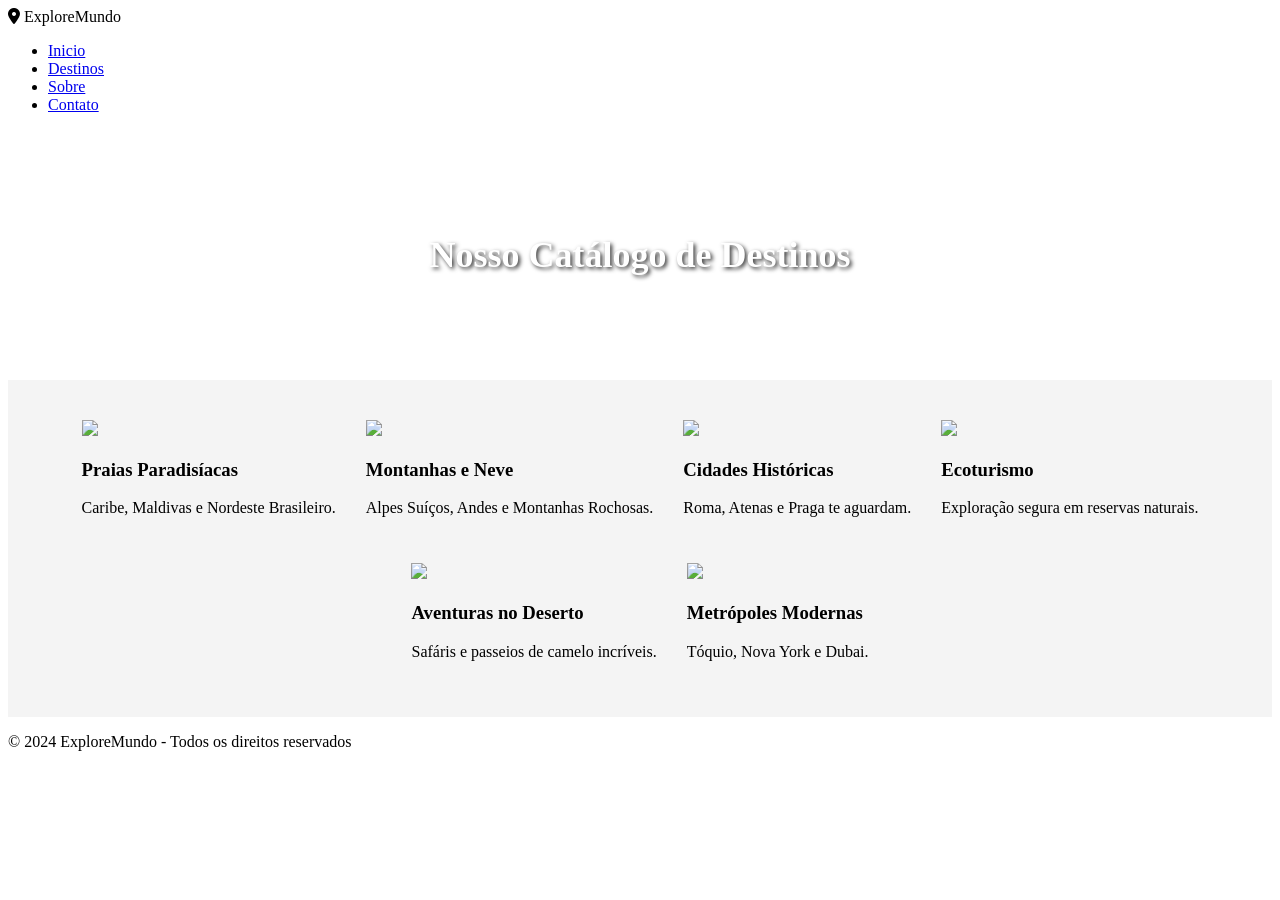
==== destinos.html @ 5dda6905 "Add destinos.html with destination catalog layout" ====
<!DOCTYPE html>
<html lang="pt-BR">
<head>
    <meta charset="UTF-8">
    <meta name="viewport" content="width=device-width, initial-scale=1.0">
    <title>ExploreMundo - Todos os Destinos</title>
    <link rel="stylesheet" href="style.css">
    <link rel="stylesheet" href="https://cdnjs.cloudflare.com/ajax/libs/font-awesome/6.4.0/css/all.min.css">
    <style>
        /* Ajuste específico para o Header interno ficar um pouco menor */
        .hero-internal {
            background-image: url();
            height: 250px;
            display: flex;
            align-items: center;
            justify-content: center;
            color: white;
            text-shadow: 2px 2px 4px rgba(0,0,0,0.8);
        }
        .hero-internal h1 { font-size: 36px; }
        
        /* Grid maior para a página dedicada */
        .destinations-grid {
            padding: 40px 20px;
            display: flex;
            flex-wrap: wrap;
            justify-content: center;
            gap: 30px;
            background-color: #f4f4f4;
        }
    </style>
</head>
<body>

    <header>
        <div class="logo">
            <i class="fa-solid fa-location-dot"></i> ExploreMundo
        </div>
        <nav>
            <ul>
                <li><a href="index.html">Inicio</a></li>
                <li><a href="destinos.html" class="active">Destinos</a></li>
                <li><a href="index.html#sobre">Sobre</a></li>
                <li><a href="index.html#contato">Contato</a></li>
            </ul>
        </nav>
    </header>

    <div class="hero-internal">
        <h1>Nosso Catálogo de Destinos</h1>
    </div>

    <section class="destinations-grid">
        <div class="card">
            <img src= alt="Praia">
            <h3>Praias Paradisíacas</h3>
            <p>Caribe, Maldivas e Nordeste Brasileiro.</p>
        </div>
        <div class="card">
            <img src= alt="Montanhas">
            <h3>Montanhas e Neve</h3>
            <p>Alpes Suíços, Andes e Montanhas Rochosas.</p>
        </div>
        <div class="card">
            <img src= alt="Cidade Histórica">
            <h3>Cidades Históricas</h3>
            <p>Roma, Atenas e Praga te aguardam.</p>
        </div>
        <div class="card">
            <img src= alt="Natureza Selva">
            <h3>Ecoturismo</h3>
            <p>Exploração segura em reservas naturais.</p>
        </div>
        <div class="card">
            <img src= alt="Deserto">
            <h3>Aventuras no Deserto</h3>
            <p>Safáris e passeios de camelo incríveis.</p>
        </div>
        <div class="card">
            <img src= alt="Metrópoles">
            <h3>Metrópoles Modernas</h3>
            <p>Tóquio, Nova York e Dubai.</p>
        </div>
    </section>

    <footer>
        <p>&copy; 2024 ExploreMundo - Todos os direitos reservados</p>
    </footer>

</body>
</html>
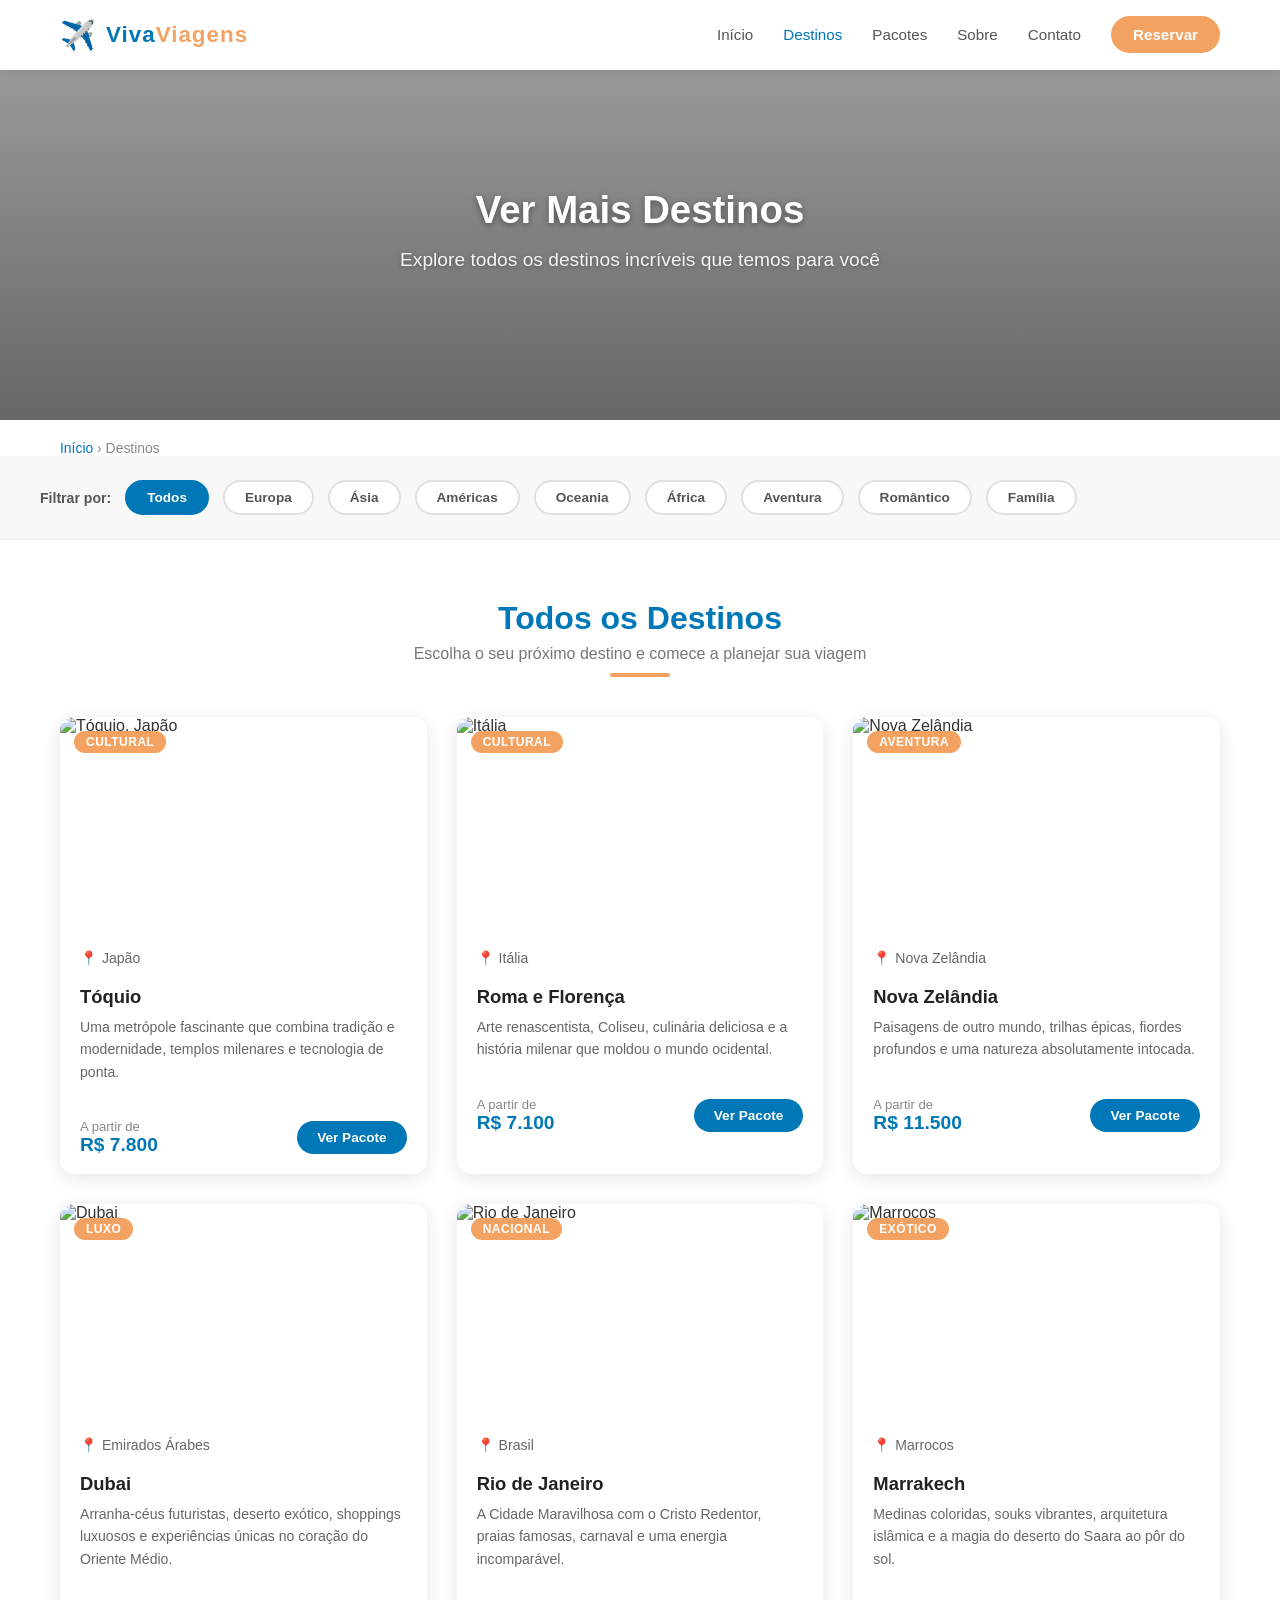
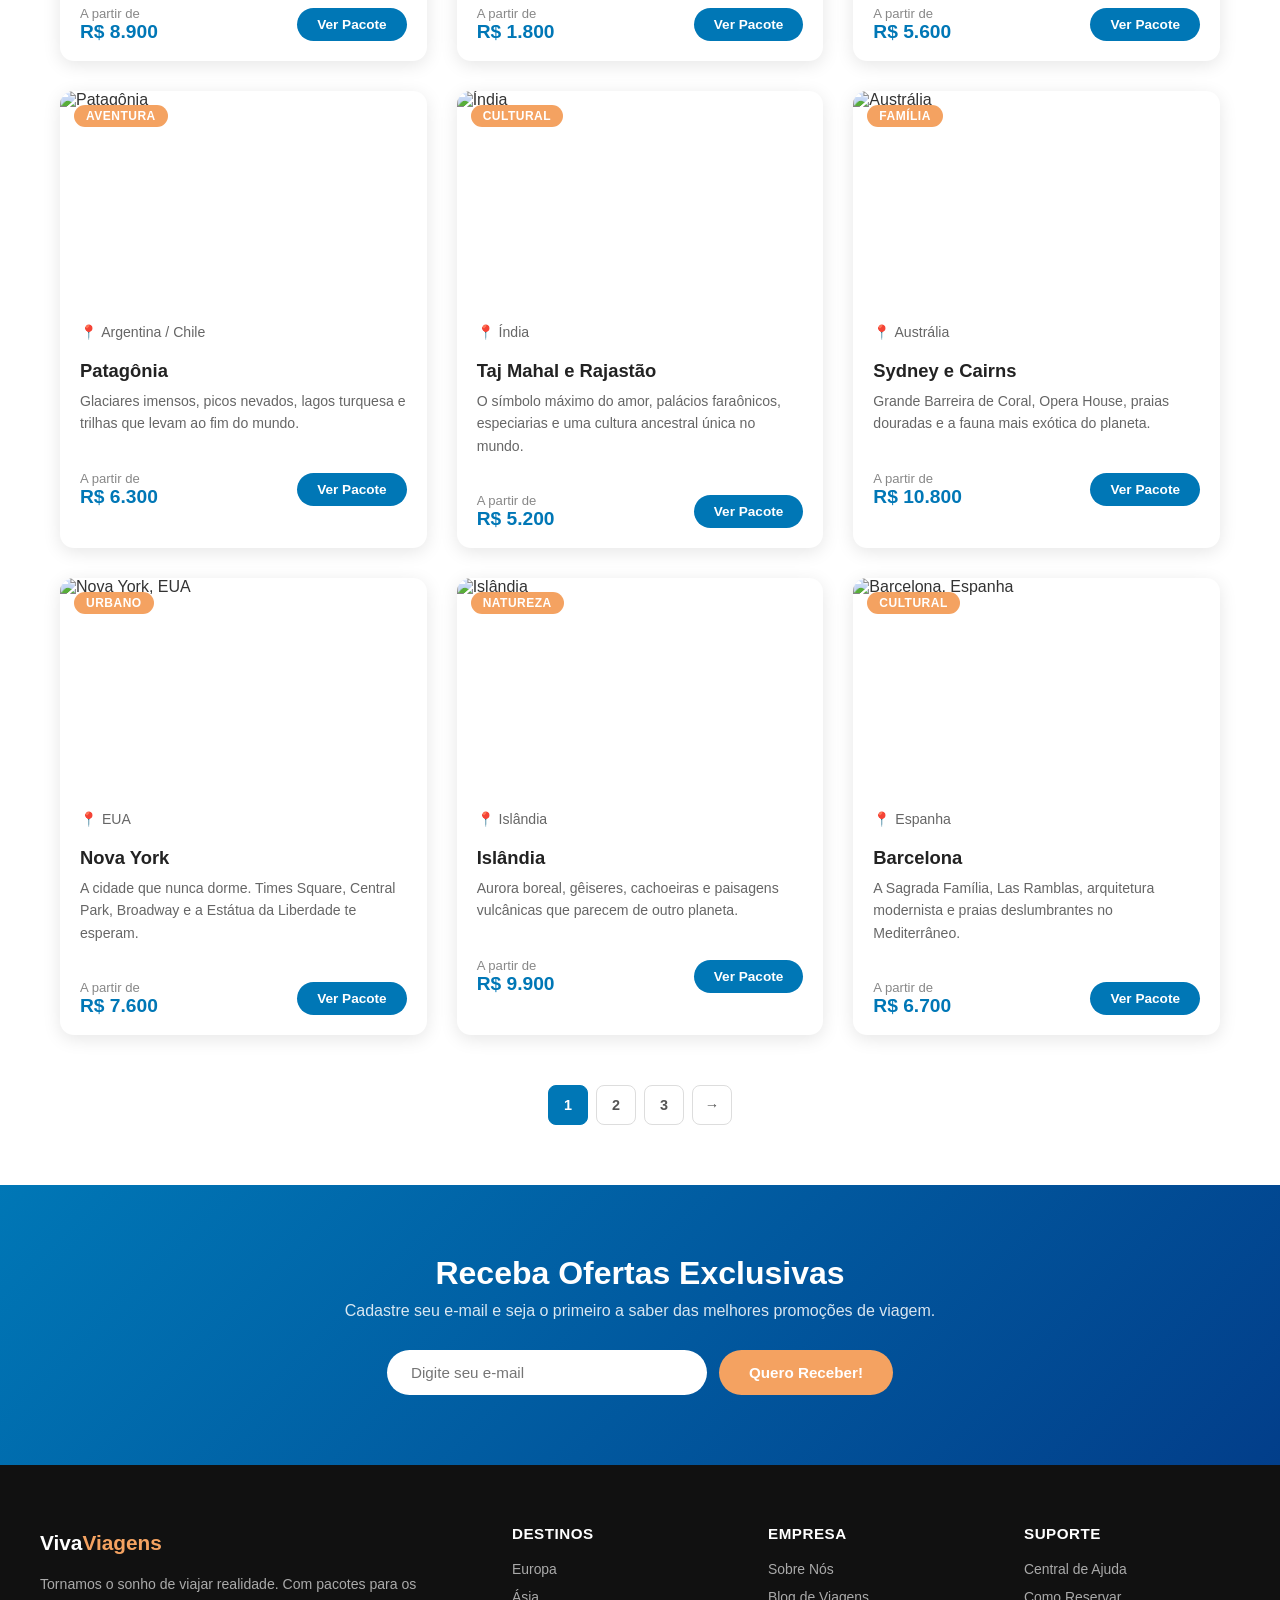
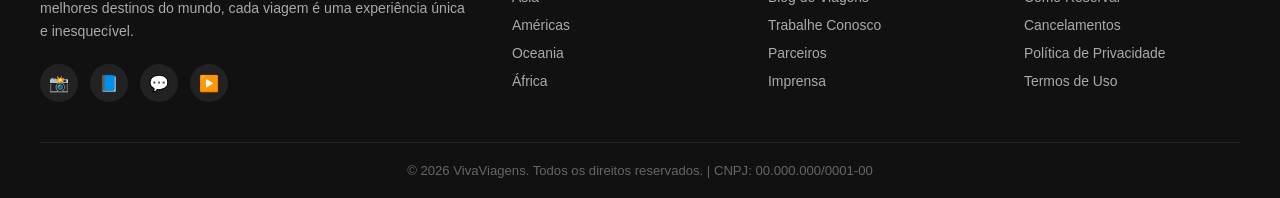
==== commit 4f9e2922: "Add travel website: index.html, destinos.html, and css/style.css Co-authored-by: Theezy-I <162178664" ====
--- a/destinos.html
+++ b/destinos.html
@@ -3,89 +3,389 @@
 <head>
     <meta charset="UTF-8">
     <meta name="viewport" content="width=device-width, initial-scale=1.0">
-    <title>ExploreMundo - Todos os Destinos</title>
-    <link rel="stylesheet" href="style.css">
-    <link rel="stylesheet" href="https://cdnjs.cloudflare.com/ajax/libs/font-awesome/6.4.0/css/all.min.css">
-    <style>
-        /* Ajuste específico para o Header interno ficar um pouco menor */
-        .hero-internal {
-            background-image: url();
-            height: 250px;
-            display: flex;
-            align-items: center;
-            justify-content: center;
-            color: white;
-            text-shadow: 2px 2px 4px rgba(0,0,0,0.8);
-        }
-        .hero-internal h1 { font-size: 36px; }
-        
-        /* Grid maior para a página dedicada */
-        .destinations-grid {
-            padding: 40px 20px;
-            display: flex;
-            flex-wrap: wrap;
-            justify-content: center;
-            gap: 30px;
-            background-color: #f4f4f4;
-        }
-    </style>
+    <title>Ver Mais Destinos – VivaViagens</title>
+    <link rel="stylesheet" href="css/style.css">
 </head>
 <body>
 
+    <!-- ===== HEADER ===== -->
     <header>
-        <div class="logo">
-            <i class="fa-solid fa-location-dot"></i> ExploreMundo
-        </div>
-        <nav>
-            <ul>
-                <li><a href="index.html">Inicio</a></li>
+        <nav class="navbar">
+            <div class="logo">
+                <span class="logo-icon">✈️</span>
+                <span class="logo-text">Viva<em>Viagens</em></span>
+            </div>
+            <ul class="nav-links">
+                <li><a href="index.html">Início</a></li>
                 <li><a href="destinos.html" class="active">Destinos</a></li>
-                <li><a href="index.html#sobre">Sobre</a></li>
-                <li><a href="index.html#contato">Contato</a></li>
+                <li><a href="#">Pacotes</a></li>
+                <li><a href="#">Sobre</a></li>
+                <li><a href="#">Contato</a></li>
+                <li><a href="#" class="btn-reservar">Reservar</a></li>
             </ul>
         </nav>
     </header>
 
-    <div class="hero-internal">
-        <h1>Nosso Catálogo de Destinos</h1>
+    <!-- ===== PAGE HERO ===== -->
+    <section class="page-hero">
+        <div class="hero-overlay"></div>
+        <div class="hero-content">
+            <h1>Ver Mais Destinos</h1>
+            <p>Explore todos os destinos incríveis que temos para você</p>
+        </div>
+    </section>
+
+    <!-- ===== BREADCRUMB ===== -->
+    <div class="breadcrumb">
+        <a href="index.html">Início</a> &rsaquo; <span>Destinos</span>
     </div>
 
-    <section class="destinations-grid">
-        <div class="card">
-            <img src= alt="Praia">
-            <h3>Praias Paradisíacas</h3>
-            <p>Caribe, Maldivas e Nordeste Brasileiro.</p>
-        </div>
-        <div class="card">
-            <img src= alt="Montanhas">
-            <h3>Montanhas e Neve</h3>
-            <p>Alpes Suíços, Andes e Montanhas Rochosas.</p>
-        </div>
-        <div class="card">
-            <img src= alt="Cidade Histórica">
-            <h3>Cidades Históricas</h3>
-            <p>Roma, Atenas e Praga te aguardam.</p>
-        </div>
-        <div class="card">
-            <img src= alt="Natureza Selva">
-            <h3>Ecoturismo</h3>
-            <p>Exploração segura em reservas naturais.</p>
-        </div>
-        <div class="card">
-            <img src= alt="Deserto">
-            <h3>Aventuras no Deserto</h3>
-            <p>Safáris e passeios de camelo incríveis.</p>
-        </div>
-        <div class="card">
-            <img src= alt="Metrópoles">
-            <h3>Metrópoles Modernas</h3>
-            <p>Tóquio, Nova York e Dubai.</p>
+    <!-- ===== FILTROS ===== -->
+    <div class="filters">
+        <div class="filters-inner">
+            <label>Filtrar por:</label>
+            <button class="filter-btn active">Todos</button>
+            <button class="filter-btn">Europa</button>
+            <button class="filter-btn">Ásia</button>
+            <button class="filter-btn">Américas</button>
+            <button class="filter-btn">Oceania</button>
+            <button class="filter-btn">África</button>
+            <button class="filter-btn">Aventura</button>
+            <button class="filter-btn">Romântico</button>
+            <button class="filter-btn">Família</button>
+        </div>
+    </div>
+
+    <!-- ===== TODOS OS DESTINOS ===== -->
+    <section class="all-destinations">
+        <div class="section-title">
+            <h2>Todos os Destinos</h2>
+            <p>Escolha o seu próximo destino e comece a planejar sua viagem</p>
+            <div class="underline"></div>
+        </div>
+
+        <div class="destinations-grid">
+
+            <!-- Card 1 -->
+            <div class="destination-card">
+                <div class="card-img">
+                    <img src="https://images.unsplash.com/photo-1493246318656-5bfd4cfb29b8?w=600&q=80" alt="Tóquio, Japão">
+                    <span class="card-badge">Cultural</span>
+                </div>
+                <div class="card-body">
+                    <p class="card-location">📍 Japão</p>
+                    <h3>Tóquio</h3>
+                    <p>Uma metrópole fascinante que combina tradição e modernidade, templos milenares e tecnologia de ponta.</p>
+                </div>
+                <div class="card-footer">
+                    <div class="card-price">
+                        A partir de
+                        <strong>R$ 7.800</strong>
+                    </div>
+                    <a href="#" class="btn-card">Ver Pacote</a>
+                </div>
+            </div>
+
+            <!-- Card 2 -->
+            <div class="destination-card">
+                <div class="card-img">
+                    <img src="https://images.unsplash.com/photo-1516483638261-f4dbaf036963?w=600&q=80" alt="Itália">
+                    <span class="card-badge">Cultural</span>
+                </div>
+                <div class="card-body">
+                    <p class="card-location">📍 Itália</p>
+                    <h3>Roma e Florença</h3>
+                    <p>Arte renascentista, Coliseu, culinária deliciosa e a história milenar que moldou o mundo ocidental.</p>
+                </div>
+                <div class="card-footer">
+                    <div class="card-price">
+                        A partir de
+                        <strong>R$ 7.100</strong>
+                    </div>
+                    <a href="#" class="btn-card">Ver Pacote</a>
+                </div>
+            </div>
+
+            <!-- Card 3 -->
+            <div class="destination-card">
+                <div class="card-img">
+                    <img src="https://images.unsplash.com/photo-1469474968028-56623f02e42e?w=600&q=80" alt="Nova Zelândia">
+                    <span class="card-badge">Aventura</span>
+                </div>
+                <div class="card-body">
+                    <p class="card-location">📍 Nova Zelândia</p>
+                    <h3>Nova Zelândia</h3>
+                    <p>Paisagens de outro mundo, trilhas épicas, fiordes profundos e uma natureza absolutamente intocada.</p>
+                </div>
+                <div class="card-footer">
+                    <div class="card-price">
+                        A partir de
+                        <strong>R$ 11.500</strong>
+                    </div>
+                    <a href="#" class="btn-card">Ver Pacote</a>
+                </div>
+            </div>
+
+            <!-- Card 4 -->
+            <div class="destination-card">
+                <div class="card-img">
+                    <img src="https://images.unsplash.com/photo-1512453979798-5ea266f8880c?w=600&q=80" alt="Dubai">
+                    <span class="card-badge">Luxo</span>
+                </div>
+                <div class="card-body">
+                    <p class="card-location">📍 Emirados Árabes</p>
+                    <h3>Dubai</h3>
+                    <p>Arranha-céus futuristas, deserto exótico, shoppings luxuosos e experiências únicas no coração do Oriente Médio.</p>
+                </div>
+                <div class="card-footer">
+                    <div class="card-price">
+                        A partir de
+                        <strong>R$ 8.900</strong>
+                    </div>
+                    <a href="#" class="btn-card">Ver Pacote</a>
+                </div>
+            </div>
+
+            <!-- Card 5 -->
+            <div class="destination-card">
+                <div class="card-img">
+                    <img src="https://images.unsplash.com/photo-1483729558449-99ef09a8c325?w=600&q=80" alt="Rio de Janeiro">
+                    <span class="card-badge">Nacional</span>
+                </div>
+                <div class="card-body">
+                    <p class="card-location">📍 Brasil</p>
+                    <h3>Rio de Janeiro</h3>
+                    <p>A Cidade Maravilhosa com o Cristo Redentor, praias famosas, carnaval e uma energia incomparável.</p>
+                </div>
+                <div class="card-footer">
+                    <div class="card-price">
+                        A partir de
+                        <strong>R$ 1.800</strong>
+                    </div>
+                    <a href="#" class="btn-card">Ver Pacote</a>
+                </div>
+            </div>
+
+            <!-- Card 6 -->
+            <div class="destination-card">
+                <div class="card-img">
+                    <img src="https://images.unsplash.com/photo-1518684079-3c830dcef090?w=600&q=80" alt="Marrocos">
+                    <span class="card-badge">Exótico</span>
+                </div>
+                <div class="card-body">
+                    <p class="card-location">📍 Marrocos</p>
+                    <h3>Marrakech</h3>
+                    <p>Medinas coloridas, souks vibrantes, arquitetura islâmica e a magia do deserto do Saara ao pôr do sol.</p>
+                </div>
+                <div class="card-footer">
+                    <div class="card-price">
+                        A partir de
+                        <strong>R$ 5.600</strong>
+                    </div>
+                    <a href="#" class="btn-card">Ver Pacote</a>
+                </div>
+            </div>
+
+            <!-- Card 7 -->
+            <div class="destination-card">
+                <div class="card-img">
+                    <img src="https://images.unsplash.com/photo-1501785888041-af3ef285b470?w=600&q=80" alt="Patagônia">
+                    <span class="card-badge">Aventura</span>
+                </div>
+                <div class="card-body">
+                    <p class="card-location">📍 Argentina / Chile</p>
+                    <h3>Patagônia</h3>
+                    <p>Glaciares imensos, picos nevados, lagos turquesa e trilhas que levam ao fim do mundo.</p>
+                </div>
+                <div class="card-footer">
+                    <div class="card-price">
+                        A partir de
+                        <strong>R$ 6.300</strong>
+                    </div>
+                    <a href="#" class="btn-card">Ver Pacote</a>
+                </div>
+            </div>
+
+            <!-- Card 8 -->
+            <div class="destination-card">
+                <div class="card-img">
+                    <img src="https://images.unsplash.com/photo-1524492412937-b28074a5d7da?w=600&q=80" alt="Índia">
+                    <span class="card-badge">Cultural</span>
+                </div>
+                <div class="card-body">
+                    <p class="card-location">📍 Índia</p>
+                    <h3>Taj Mahal e Rajastão</h3>
+                    <p>O símbolo máximo do amor, palácios faraônicos, especiarias e uma cultura ancestral única no mundo.</p>
+                </div>
+                <div class="card-footer">
+                    <div class="card-price">
+                        A partir de
+                        <strong>R$ 5.200</strong>
+                    </div>
+                    <a href="#" class="btn-card">Ver Pacote</a>
+                </div>
+            </div>
+
+            <!-- Card 9 -->
+            <div class="destination-card">
+                <div class="card-img">
+                    <img src="https://images.unsplash.com/photo-1507525428034-b723cf961d3e?w=600&q=80" alt="Austrália">
+                    <span class="card-badge">Família</span>
+                </div>
+                <div class="card-body">
+                    <p class="card-location">📍 Austrália</p>
+                    <h3>Sydney e Cairns</h3>
+                    <p>Grande Barreira de Coral, Opera House, praias douradas e a fauna mais exótica do planeta.</p>
+                </div>
+                <div class="card-footer">
+                    <div class="card-price">
+                        A partir de
+                        <strong>R$ 10.800</strong>
+                    </div>
+                    <a href="#" class="btn-card">Ver Pacote</a>
+                </div>
+            </div>
+
+            <!-- Card 10 -->
+            <div class="destination-card">
+                <div class="card-img">
+                    <img src="https://images.unsplash.com/photo-1571406761289-b57e9f4e3cde?w=600&q=80" alt="Nova York, EUA">
+                    <span class="card-badge">Urbano</span>
+                </div>
+                <div class="card-body">
+                    <p class="card-location">📍 EUA</p>
+                    <h3>Nova York</h3>
+                    <p>A cidade que nunca dorme. Times Square, Central Park, Broadway e a Estátua da Liberdade te esperam.</p>
+                </div>
+                <div class="card-footer">
+                    <div class="card-price">
+                        A partir de
+                        <strong>R$ 7.600</strong>
+                    </div>
+                    <a href="#" class="btn-card">Ver Pacote</a>
+                </div>
+            </div>
+
+            <!-- Card 11 -->
+            <div class="destination-card">
+                <div class="card-img">
+                    <img src="https://images.unsplash.com/photo-1580060839134-75a5edca2e99?w=600&q=80" alt="Islândia">
+                    <span class="card-badge">Natureza</span>
+                </div>
+                <div class="card-body">
+                    <p class="card-location">📍 Islândia</p>
+                    <h3>Islândia</h3>
+                    <p>Aurora boreal, gêiseres, cachoeiras e paisagens vulcânicas que parecem de outro planeta.</p>
+                </div>
+                <div class="card-footer">
+                    <div class="card-price">
+                        A partir de
+                        <strong>R$ 9.900</strong>
+                    </div>
+                    <a href="#" class="btn-card">Ver Pacote</a>
+                </div>
+            </div>
+
+            <!-- Card 12 -->
+            <div class="destination-card">
+                <div class="card-img">
+                    <img src="https://images.unsplash.com/photo-1552832230-c0197dd311b5?w=600&q=80" alt="Barcelona, Espanha">
+                    <span class="card-badge">Cultural</span>
+                </div>
+                <div class="card-body">
+                    <p class="card-location">📍 Espanha</p>
+                    <h3>Barcelona</h3>
+                    <p>A Sagrada Família, Las Ramblas, arquitetura modernista e praias deslumbrantes no Mediterrâneo.</p>
+                </div>
+                <div class="card-footer">
+                    <div class="card-price">
+                        A partir de
+                        <strong>R$ 6.700</strong>
+                    </div>
+                    <a href="#" class="btn-card">Ver Pacote</a>
+                </div>
+            </div>
+
+        </div>
+
+        <!-- ===== PAGINATION ===== -->
+        <div class="pagination">
+            <a href="#" class="active">1</a>
+            <a href="#">2</a>
+            <a href="#">3</a>
+            <a href="#">→</a>
         </div>
     </section>
 
+    <!-- ===== NEWSLETTER ===== -->
+    <section class="newsletter">
+        <h2>Receba Ofertas Exclusivas</h2>
+        <p>Cadastre seu e-mail e seja o primeiro a saber das melhores promoções de viagem.</p>
+        <form class="newsletter-form">
+            <input type="email" placeholder="Digite seu e-mail">
+            <button type="submit">Quero Receber!</button>
+        </form>
+    </section>
+
+    <!-- ===== FOOTER ===== -->
     <footer>
-        <p>&copy; 2024 ExploreMundo - Todos os direitos reservados</p>
+        <div class="footer-inner">
+            <div class="footer-brand">
+                <p class="logo-text">Viva<em>Viagens</em></p>
+                <p>Tornamos o sonho de viajar realidade. Com pacotes para os melhores destinos do mundo, cada viagem é uma experiência única e inesquecível.</p>
+                <div class="social-links">
+                    <a href="#" title="Instagram">📸</a>
+                    <a href="#" title="Facebook">📘</a>
+                    <a href="#" title="WhatsApp">💬</a>
+                    <a href="#" title="YouTube">▶️</a>
+                </div>
+            </div>
+            <div class="footer-col">
+                <h4>Destinos</h4>
+                <ul>
+                    <li><a href="#">Europa</a></li>
+                    <li><a href="#">Ásia</a></li>
+                    <li><a href="#">Américas</a></li>
+                    <li><a href="#">Oceania</a></li>
+                    <li><a href="#">África</a></li>
+                </ul>
+            </div>
+            <div class="footer-col">
+                <h4>Empresa</h4>
+                <ul>
+                    <li><a href="#">Sobre Nós</a></li>
+                    <li><a href="#">Blog de Viagens</a></li>
+                    <li><a href="#">Trabalhe Conosco</a></li>
+                    <li><a href="#">Parceiros</a></li>
+                    <li><a href="#">Imprensa</a></li>
+                </ul>
+            </div>
+            <div class="footer-col">
+                <h4>Suporte</h4>
+                <ul>
+                    <li><a href="#">Central de Ajuda</a></li>
+                    <li><a href="#">Como Reservar</a></li>
+                    <li><a href="#">Cancelamentos</a></li>
+                    <li><a href="#">Política de Privacidade</a></li>
+                    <li><a href="#">Termos de Uso</a></li>
+                </ul>
+            </div>
+        </div>
+        <div class="footer-bottom">
+            <p>&copy; 2026 VivaViagens. Todos os direitos reservados. | CNPJ: 00.000.000/0001-00</p>
+        </div>
     </footer>
+
+    <!-- Filter buttons interaction -->
+    <script>
+        const filterBtns = document.querySelectorAll('.filter-btn');
+        filterBtns.forEach(btn => {
+            btn.addEventListener('click', () => {
+                filterBtns.forEach(b => b.classList.remove('active'));
+                btn.classList.add('active');
+            });
+        });
+    </script>
 
 </body>
 </html>
--- a/css/style.css
+++ b/css/style.css
@@ -0,0 +1,776 @@
+/* ===== RESET & BASE ===== */
+* {
+    margin: 0;
+    padding: 0;
+    box-sizing: border-box;
+}
+
+body {
+    font-family: 'Segoe UI', Tahoma, Geneva, Verdana, sans-serif;
+    color: #333;
+    background-color: #fff;
+}
+
+a {
+    text-decoration: none;
+    color: inherit;
+}
+
+ul {
+    list-style: none;
+}
+
+img {
+    max-width: 100%;
+    display: block;
+}
+
+/* ===== HEADER / NAVBAR ===== */
+header {
+    background-color: #fff;
+    box-shadow: 0 2px 8px rgba(0, 0, 0, 0.1);
+    position: sticky;
+    top: 0;
+    z-index: 100;
+}
+
+.navbar {
+    display: flex;
+    align-items: center;
+    justify-content: space-between;
+    max-width: 1200px;
+    margin: 0 auto;
+    padding: 0 20px;
+    height: 70px;
+}
+
+.logo {
+    display: flex;
+    align-items: center;
+    gap: 10px;
+}
+
+.logo span.logo-icon {
+    font-size: 1.8rem;
+}
+
+.logo span.logo-text {
+    font-size: 1.4rem;
+    font-weight: 700;
+    color: #0077b6;
+    letter-spacing: 1px;
+}
+
+.logo span.logo-text em {
+    color: #f4a261;
+    font-style: normal;
+}
+
+.nav-links {
+    display: flex;
+    gap: 30px;
+    align-items: center;
+}
+
+.nav-links li a {
+    font-size: 0.95rem;
+    font-weight: 500;
+    color: #555;
+    transition: color 0.3s;
+}
+
+.nav-links li a:hover,
+.nav-links li a.active {
+    color: #0077b6;
+}
+
+.btn-reservar {
+    background-color: #f4a261;
+    color: #fff !important;
+    padding: 10px 22px;
+    border-radius: 25px;
+    font-weight: 600 !important;
+    transition: background-color 0.3s !important;
+}
+
+.btn-reservar:hover {
+    background-color: #e07b3a !important;
+}
+
+/* ===== HERO SECTION ===== */
+.hero {
+    position: relative;
+    height: 580px;
+    background: url('https://images.unsplash.com/photo-1507525428034-b723cf961d3e?w=1600&q=80') center/cover no-repeat;
+    display: flex;
+    align-items: center;
+    justify-content: center;
+    text-align: center;
+}
+
+.hero-overlay {
+    position: absolute;
+    inset: 0;
+    background: linear-gradient(to bottom, rgba(0,0,0,0.35), rgba(0,0,0,0.55));
+}
+
+.hero-content {
+    position: relative;
+    z-index: 1;
+    color: #fff;
+    max-width: 700px;
+    padding: 0 20px;
+}
+
+.hero-content h1 {
+    font-size: 3rem;
+    font-weight: 800;
+    margin-bottom: 16px;
+    text-shadow: 0 2px 6px rgba(0,0,0,0.4);
+    line-height: 1.2;
+}
+
+.hero-content p {
+    font-size: 1.2rem;
+    margin-bottom: 32px;
+    opacity: 0.92;
+    text-shadow: 0 1px 4px rgba(0,0,0,0.3);
+}
+
+.btn-primary {
+    display: inline-block;
+    background-color: #f4a261;
+    color: #fff;
+    padding: 14px 36px;
+    border-radius: 30px;
+    font-size: 1rem;
+    font-weight: 700;
+    letter-spacing: 0.5px;
+    transition: background-color 0.3s, transform 0.2s;
+    box-shadow: 0 4px 15px rgba(244, 162, 97, 0.5);
+}
+
+.btn-primary:hover {
+    background-color: #e07b3a;
+    transform: translateY(-2px);
+}
+
+/* ===== SEARCH BAR ===== */
+.search-bar {
+    background-color: #fff;
+    box-shadow: 0 6px 20px rgba(0, 0, 0, 0.12);
+    max-width: 900px;
+    margin: -30px auto 0;
+    border-radius: 12px;
+    padding: 20px 30px;
+    position: relative;
+    z-index: 10;
+}
+
+.search-bar form {
+    display: flex;
+    gap: 16px;
+    align-items: flex-end;
+    flex-wrap: wrap;
+}
+
+.search-group {
+    display: flex;
+    flex-direction: column;
+    flex: 1;
+    min-width: 150px;
+}
+
+.search-group label {
+    font-size: 0.78rem;
+    font-weight: 600;
+    color: #888;
+    text-transform: uppercase;
+    letter-spacing: 0.5px;
+    margin-bottom: 6px;
+}
+
+.search-group input,
+.search-group select {
+    border: 1.5px solid #e0e0e0;
+    border-radius: 8px;
+    padding: 10px 14px;
+    font-size: 0.95rem;
+    color: #333;
+    outline: none;
+    transition: border-color 0.3s;
+    background: #fafafa;
+}
+
+.search-group input:focus,
+.search-group select:focus {
+    border-color: #0077b6;
+    background: #fff;
+}
+
+.btn-search {
+    background-color: #0077b6;
+    color: #fff;
+    border: none;
+    padding: 12px 28px;
+    border-radius: 8px;
+    font-size: 0.95rem;
+    font-weight: 600;
+    cursor: pointer;
+    transition: background-color 0.3s;
+    white-space: nowrap;
+}
+
+.btn-search:hover {
+    background-color: #005f8e;
+}
+
+/* ===== SECTIONS COMMON ===== */
+.section-title {
+    text-align: center;
+    margin-bottom: 40px;
+}
+
+.section-title h2 {
+    font-size: 2rem;
+    font-weight: 800;
+    color: #0077b6;
+    margin-bottom: 8px;
+}
+
+.section-title p {
+    font-size: 1rem;
+    color: #777;
+}
+
+.section-title .underline {
+    width: 60px;
+    height: 4px;
+    background-color: #f4a261;
+    margin: 10px auto 0;
+    border-radius: 2px;
+}
+
+/* ===== FEATURED DESTINATIONS ===== */
+.destinations {
+    padding: 80px 20px 60px;
+    max-width: 1200px;
+    margin: 0 auto;
+}
+
+.destinations-grid {
+    display: grid;
+    grid-template-columns: repeat(auto-fill, minmax(280px, 1fr));
+    gap: 30px;
+}
+
+.destination-card {
+    border-radius: 14px;
+    overflow: hidden;
+    box-shadow: 0 4px 18px rgba(0, 0, 0, 0.1);
+    transition: transform 0.3s, box-shadow 0.3s;
+    background: #fff;
+}
+
+.destination-card:hover {
+    transform: translateY(-6px);
+    box-shadow: 0 10px 30px rgba(0, 0, 0, 0.15);
+}
+
+.card-img {
+    position: relative;
+    height: 210px;
+    overflow: hidden;
+}
+
+.card-img img {
+    width: 100%;
+    height: 100%;
+    object-fit: cover;
+    transition: transform 0.4s;
+}
+
+.destination-card:hover .card-img img {
+    transform: scale(1.06);
+}
+
+.card-badge {
+    position: absolute;
+    top: 14px;
+    left: 14px;
+    background-color: #f4a261;
+    color: #fff;
+    font-size: 0.75rem;
+    font-weight: 700;
+    padding: 4px 12px;
+    border-radius: 20px;
+    text-transform: uppercase;
+    letter-spacing: 0.5px;
+}
+
+.card-body {
+    padding: 20px;
+}
+
+.card-location {
+    font-size: 0.8rem;
+    color: #888;
+    display: flex;
+    align-items: center;
+    gap: 4px;
+    margin-bottom: 6px;
+}
+
+.card-body h3 {
+    font-size: 1.15rem;
+    font-weight: 700;
+    color: #222;
+    margin-bottom: 8px;
+}
+
+.card-body p {
+    font-size: 0.88rem;
+    color: #666;
+    line-height: 1.6;
+    margin-bottom: 16px;
+}
+
+.card-footer {
+    display: flex;
+    align-items: center;
+    justify-content: space-between;
+    padding: 0 20px 18px;
+}
+
+.card-price {
+    font-size: 0.82rem;
+    color: #888;
+}
+
+.card-price strong {
+    display: block;
+    font-size: 1.2rem;
+    color: #0077b6;
+    font-weight: 800;
+}
+
+.btn-card {
+    background-color: #0077b6;
+    color: #fff;
+    padding: 9px 20px;
+    border-radius: 22px;
+    font-size: 0.85rem;
+    font-weight: 600;
+    transition: background-color 0.3s;
+}
+
+.btn-card:hover {
+    background-color: #005f8e;
+}
+
+/* ===== SEE MORE BUTTON ===== */
+.ver-mais-wrap {
+    text-align: center;
+    margin-top: 40px;
+}
+
+.btn-outline {
+    display: inline-block;
+    border: 2px solid #0077b6;
+    color: #0077b6;
+    padding: 12px 36px;
+    border-radius: 30px;
+    font-size: 0.95rem;
+    font-weight: 700;
+    transition: all 0.3s;
+}
+
+.btn-outline:hover {
+    background-color: #0077b6;
+    color: #fff;
+}
+
+/* ===== WHY CHOOSE US ===== */
+.features {
+    background-color: #f0f7fc;
+    padding: 70px 20px;
+}
+
+.features-inner {
+    max-width: 1200px;
+    margin: 0 auto;
+}
+
+.features-grid {
+    display: grid;
+    grid-template-columns: repeat(auto-fill, minmax(220px, 1fr));
+    gap: 30px;
+}
+
+.feature-item {
+    background: #fff;
+    border-radius: 14px;
+    padding: 32px 24px;
+    text-align: center;
+    box-shadow: 0 2px 12px rgba(0, 0, 0, 0.07);
+    transition: transform 0.3s;
+}
+
+.feature-item:hover {
+    transform: translateY(-4px);
+}
+
+.feature-icon {
+    font-size: 2.8rem;
+    margin-bottom: 16px;
+}
+
+.feature-item h3 {
+    font-size: 1.05rem;
+    font-weight: 700;
+    color: #0077b6;
+    margin-bottom: 10px;
+}
+
+.feature-item p {
+    font-size: 0.88rem;
+    color: #666;
+    line-height: 1.6;
+}
+
+/* ===== POPULAR COUNTRIES STRIP ===== */
+.countries {
+    padding: 60px 20px;
+    max-width: 1200px;
+    margin: 0 auto;
+}
+
+.countries-strip {
+    display: flex;
+    gap: 16px;
+    overflow-x: auto;
+    padding-bottom: 10px;
+    scrollbar-width: thin;
+    scrollbar-color: #0077b6 #e0e0e0;
+}
+
+.country-item {
+    min-width: 150px;
+    border-radius: 12px;
+    overflow: hidden;
+    position: relative;
+    cursor: pointer;
+    flex-shrink: 0;
+}
+
+.country-item img {
+    width: 150px;
+    height: 150px;
+    object-fit: cover;
+    transition: transform 0.4s;
+}
+
+.country-item:hover img {
+    transform: scale(1.08);
+}
+
+.country-name {
+    position: absolute;
+    bottom: 0;
+    left: 0;
+    right: 0;
+    background: linear-gradient(transparent, rgba(0,0,0,0.65));
+    color: #fff;
+    text-align: center;
+    padding: 20px 8px 10px;
+    font-size: 0.9rem;
+    font-weight: 700;
+}
+
+/* ===== NEWSLETTER ===== */
+.newsletter {
+    background: linear-gradient(135deg, #0077b6, #023e8a);
+    color: #fff;
+    padding: 70px 20px;
+    text-align: center;
+}
+
+.newsletter h2 {
+    font-size: 2rem;
+    font-weight: 800;
+    margin-bottom: 10px;
+}
+
+.newsletter p {
+    font-size: 1rem;
+    opacity: 0.85;
+    margin-bottom: 30px;
+}
+
+.newsletter-form {
+    display: flex;
+    justify-content: center;
+    gap: 12px;
+    flex-wrap: wrap;
+}
+
+.newsletter-form input {
+    padding: 14px 24px;
+    border-radius: 30px;
+    border: none;
+    outline: none;
+    font-size: 0.95rem;
+    width: 320px;
+    max-width: 100%;
+}
+
+.newsletter-form button {
+    background-color: #f4a261;
+    color: #fff;
+    border: none;
+    padding: 14px 30px;
+    border-radius: 30px;
+    font-size: 0.95rem;
+    font-weight: 700;
+    cursor: pointer;
+    transition: background-color 0.3s;
+}
+
+.newsletter-form button:hover {
+    background-color: #e07b3a;
+}
+
+/* ===== FOOTER ===== */
+footer {
+    background-color: #111;
+    color: #ccc;
+    padding: 60px 20px 20px;
+}
+
+.footer-inner {
+    max-width: 1200px;
+    margin: 0 auto;
+    display: grid;
+    grid-template-columns: 2fr 1fr 1fr 1fr;
+    gap: 40px;
+    margin-bottom: 40px;
+}
+
+.footer-brand .logo-text {
+    font-size: 1.3rem;
+    font-weight: 700;
+    color: #fff;
+    margin-bottom: 12px;
+}
+
+.footer-brand .logo-text em {
+    color: #f4a261;
+    font-style: normal;
+}
+
+.footer-brand p {
+    font-size: 0.88rem;
+    line-height: 1.7;
+    color: #aaa;
+    margin-bottom: 20px;
+}
+
+.social-links {
+    display: flex;
+    gap: 12px;
+}
+
+.social-links a {
+    display: inline-flex;
+    align-items: center;
+    justify-content: center;
+    width: 38px;
+    height: 38px;
+    background-color: #222;
+    border-radius: 50%;
+    font-size: 1rem;
+    transition: background-color 0.3s;
+}
+
+.social-links a:hover {
+    background-color: #0077b6;
+}
+
+.footer-col h4 {
+    font-size: 0.95rem;
+    font-weight: 700;
+    color: #fff;
+    margin-bottom: 18px;
+    text-transform: uppercase;
+    letter-spacing: 0.5px;
+}
+
+.footer-col ul li {
+    margin-bottom: 10px;
+}
+
+.footer-col ul li a {
+    font-size: 0.87rem;
+    color: #aaa;
+    transition: color 0.3s;
+}
+
+.footer-col ul li a:hover {
+    color: #f4a261;
+}
+
+.footer-bottom {
+    border-top: 1px solid #222;
+    padding-top: 20px;
+    text-align: center;
+    font-size: 0.82rem;
+    color: #666;
+    max-width: 1200px;
+    margin: 0 auto;
+}
+
+/* ===== PAGE HERO (inner pages) ===== */
+.page-hero {
+    position: relative;
+    height: 350px;
+    background: url('https://images.unsplash.com/photo-1476514525535-07fb3b4ae5f1?w=1600&q=80') center/cover no-repeat;
+    display: flex;
+    align-items: center;
+    justify-content: center;
+    text-align: center;
+}
+
+.page-hero .hero-overlay {
+    background: linear-gradient(to bottom, rgba(0,0,0,0.4), rgba(0,0,0,0.6));
+}
+
+.page-hero .hero-content h1 {
+    font-size: 2.4rem;
+}
+
+/* ===== FILTERS ===== */
+.filters {
+    background: #f8f8f8;
+    padding: 24px 20px;
+    border-bottom: 1px solid #eee;
+}
+
+.filters-inner {
+    max-width: 1200px;
+    margin: 0 auto;
+    display: flex;
+    gap: 14px;
+    align-items: center;
+    flex-wrap: wrap;
+}
+
+.filters-inner label {
+    font-size: 0.88rem;
+    font-weight: 600;
+    color: #555;
+}
+
+.filter-btn {
+    padding: 8px 20px;
+    border-radius: 20px;
+    border: 2px solid #e0e0e0;
+    background: #fff;
+    font-size: 0.85rem;
+    font-weight: 600;
+    color: #555;
+    cursor: pointer;
+    transition: all 0.3s;
+}
+
+.filter-btn:hover,
+.filter-btn.active {
+    background-color: #0077b6;
+    border-color: #0077b6;
+    color: #fff;
+}
+
+/* ===== ALL DESTINATIONS PAGE ===== */
+.all-destinations {
+    padding: 60px 20px;
+    max-width: 1200px;
+    margin: 0 auto;
+}
+
+/* ===== BREADCRUMB ===== */
+.breadcrumb {
+    max-width: 1200px;
+    margin: 20px auto 0;
+    padding: 0 20px;
+    font-size: 0.87rem;
+    color: #888;
+}
+
+.breadcrumb a {
+    color: #0077b6;
+}
+
+.breadcrumb a:hover {
+    text-decoration: underline;
+}
+
+/* ===== PAGINATION ===== */
+.pagination {
+    display: flex;
+    justify-content: center;
+    gap: 8px;
+    margin-top: 50px;
+}
+
+.pagination a {
+    display: inline-flex;
+    align-items: center;
+    justify-content: center;
+    width: 40px;
+    height: 40px;
+    border-radius: 8px;
+    border: 1.5px solid #ddd;
+    font-size: 0.9rem;
+    font-weight: 600;
+    color: #555;
+    transition: all 0.3s;
+}
+
+.pagination a:hover,
+.pagination a.active {
+    background-color: #0077b6;
+    border-color: #0077b6;
+    color: #fff;
+}
+
+/* ===== RESPONSIVE ===== */
+@media (max-width: 900px) {
+    .footer-inner {
+        grid-template-columns: 1fr 1fr;
+    }
+}
+
+@media (max-width: 700px) {
+    .navbar {
+        padding: 0 16px;
+    }
+
+    .nav-links {
+        display: none;
+    }
+
+    .hero-content h1 {
+        font-size: 2rem;
+    }
+
+    .footer-inner {
+        grid-template-columns: 1fr;
+    }
+
+    .search-bar form {
+        flex-direction: column;
+    }
+
+    .search-group {
+        min-width: 100%;
+    }
+}
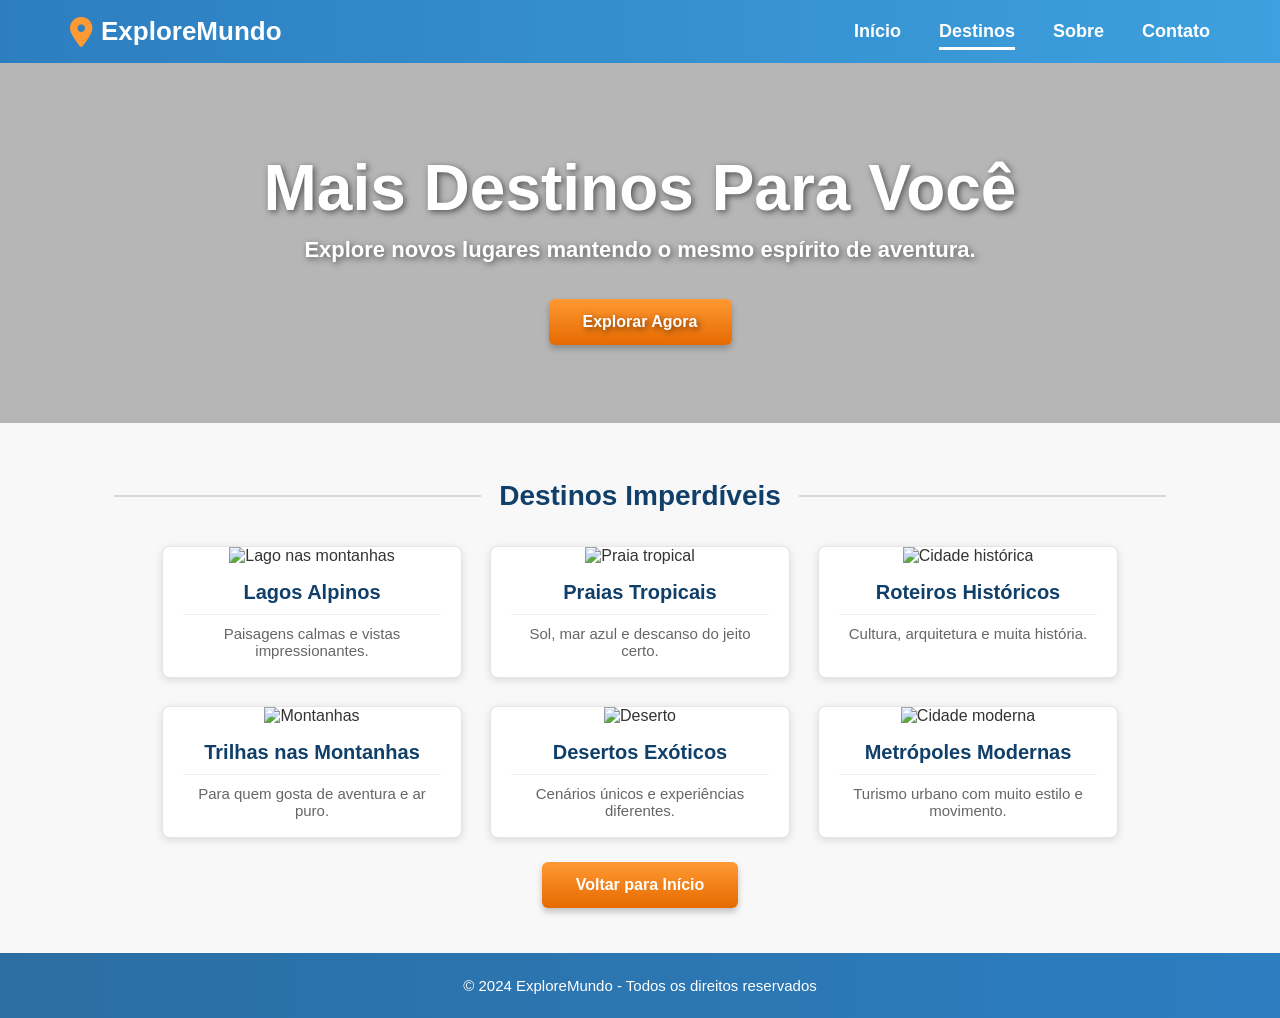
==== commit d00a0ab7: "Update title and restructure destinations section" ====
--- a/destinos.html
+++ b/destinos.html
@@ -3,389 +3,80 @@
 <head>
     <meta charset="UTF-8">
     <meta name="viewport" content="width=device-width, initial-scale=1.0">
-    <title>Ver Mais Destinos – VivaViagens</title>
-    <link rel="stylesheet" href="css/style.css">
+    <title>ExploreMundo - Destinos</title>
+    <link rel="stylesheet" href="style.css">
+    <link rel="stylesheet" href="https://cdnjs.cloudflare.com/ajax/libs/font-awesome/6.4.0/css/all.min.css">
 </head>
 <body>
 
-    <!-- ===== HEADER ===== -->
     <header>
-        <nav class="navbar">
-            <div class="logo">
-                <span class="logo-icon">✈️</span>
-                <span class="logo-text">Viva<em>Viagens</em></span>
-            </div>
-            <ul class="nav-links">
+        <div class="logo">
+            <i class="fa-solid fa-location-dot"></i> ExploreMundo
+        </div>
+
+        <nav>
+            <ul>
                 <li><a href="index.html">Início</a></li>
                 <li><a href="destinos.html" class="active">Destinos</a></li>
-                <li><a href="#">Pacotes</a></li>
-                <li><a href="#">Sobre</a></li>
-                <li><a href="#">Contato</a></li>
-                <li><a href="#" class="btn-reservar">Reservar</a></li>
+                <li><a href="index.html#sobre">Sobre</a></li>
+                <li><a href="index.html#contato">Contato</a></li>
             </ul>
         </nav>
     </header>
 
-    <!-- ===== PAGE HERO ===== -->
-    <section class="page-hero">
-        <div class="hero-overlay"></div>
-        <div class="hero-content">
-            <h1>Ver Mais Destinos</h1>
-            <p>Explore todos os destinos incríveis que temos para você</p>
-        </div>
+    <section class="hero hero-destinos">
+        <h1>Mais Destinos Para Você</h1>
+        <p>Explore novos lugares mantendo o mesmo espírito de aventura.</p>
+        <a href="#lista-destinos" class="btn-orange">Explorar Agora</a>
     </section>
 
-    <!-- ===== BREADCRUMB ===== -->
-    <div class="breadcrumb">
-        <a href="index.html">Início</a> &rsaquo; <span>Destinos</span>
-    </div>
+    <section class="destinations-page" id="lista-destinos">
+        <h2 class="section-title">Destinos Imperdíveis</h2>
 
-    <!-- ===== FILTROS ===== -->
-    <div class="filters">
-        <div class="filters-inner">
-            <label>Filtrar por:</label>
-            <button class="filter-btn active">Todos</button>
-            <button class="filter-btn">Europa</button>
-            <button class="filter-btn">Ásia</button>
-            <button class="filter-btn">Américas</button>
-            <button class="filter-btn">Oceania</button>
-            <button class="filter-btn">África</button>
-            <button class="filter-btn">Aventura</button>
-            <button class="filter-btn">Romântico</button>
-            <button class="filter-btn">Família</button>
-        </div>
-    </div>
+        <div class="cards-container">
+            <div class="card">
+                <img src="https://images.unsplash.com/photo-1501785888041-af3ef285b470?auto=format&fit=crop&w=600&q=80" alt="Lago nas montanhas">
+                <h3>Lagos Alpinos</h3>
+                <p>Paisagens calmas e vistas impressionantes.</p>
+            </div>
 
-    <!-- ===== TODOS OS DESTINOS ===== -->
-    <section class="all-destinations">
-        <div class="section-title">
-            <h2>Todos os Destinos</h2>
-            <p>Escolha o seu próximo destino e comece a planejar sua viagem</p>
-            <div class="underline"></div>
+            <div class="card">
+                <img src="https://images.unsplash.com/photo-1507525428034-b723cf961d3e?auto=format&fit=crop&w=600&q=80" alt="Praia tropical">
+                <h3>Praias Tropicais</h3>
+                <p>Sol, mar azul e descanso do jeito certo.</p>
+            </div>
+
+            <div class="card">
+                <img src="https://images.unsplash.com/photo-1513635269975-59663e0ac1ad?auto=format&fit=crop&w=600&q=80" alt="Cidade histórica">
+                <h3>Roteiros Históricos</h3>
+                <p>Cultura, arquitetura e muita história.</p>
+            </div>
+
+            <div class="card">
+                <img src="https://images.unsplash.com/photo-1464822759023-fed622ff2c3b?auto=format&fit=crop&w=600&q=80" alt="Montanhas">
+                <h3>Trilhas nas Montanhas</h3>
+                <p>Para quem gosta de aventura e ar puro.</p>
+            </div>
+
+            <div class="card">
+                <img src="https://images.unsplash.com/photo-1500530855697-b586d89ba3ee?auto=format&fit=crop&w=600&q=80" alt="Deserto">
+                <h3>Desertos Exóticos</h3>
+                <p>Cenários únicos e experiências diferentes.</p>
+            </div>
+
+            <div class="card">
+                <img src="https://images.unsplash.com/photo-1499856871958-5b9627545d1a?auto=format&fit=crop&w=600&q=80" alt="Cidade moderna">
+                <h3>Metrópoles Modernas</h3>
+                <p>Turismo urbano com muito estilo e movimento.</p>
+            </div>
         </div>
 
-        <div class="destinations-grid">
-
-            <!-- Card 1 -->
-            <div class="destination-card">
-                <div class="card-img">
-                    <img src="https://images.unsplash.com/photo-1493246318656-5bfd4cfb29b8?w=600&q=80" alt="Tóquio, Japão">
-                    <span class="card-badge">Cultural</span>
-                </div>
-                <div class="card-body">
-                    <p class="card-location">📍 Japão</p>
-                    <h3>Tóquio</h3>
-                    <p>Uma metrópole fascinante que combina tradição e modernidade, templos milenares e tecnologia de ponta.</p>
-                </div>
-                <div class="card-footer">
-                    <div class="card-price">
-                        A partir de
-                        <strong>R$ 7.800</strong>
-                    </div>
-                    <a href="#" class="btn-card">Ver Pacote</a>
-                </div>
-            </div>
-
-            <!-- Card 2 -->
-            <div class="destination-card">
-                <div class="card-img">
-                    <img src="https://images.unsplash.com/photo-1516483638261-f4dbaf036963?w=600&q=80" alt="Itália">
-                    <span class="card-badge">Cultural</span>
-                </div>
-                <div class="card-body">
-                    <p class="card-location">📍 Itália</p>
-                    <h3>Roma e Florença</h3>
-                    <p>Arte renascentista, Coliseu, culinária deliciosa e a história milenar que moldou o mundo ocidental.</p>
-                </div>
-                <div class="card-footer">
-                    <div class="card-price">
-                        A partir de
-                        <strong>R$ 7.100</strong>
-                    </div>
-                    <a href="#" class="btn-card">Ver Pacote</a>
-                </div>
-            </div>
-
-            <!-- Card 3 -->
-            <div class="destination-card">
-                <div class="card-img">
-                    <img src="https://images.unsplash.com/photo-1469474968028-56623f02e42e?w=600&q=80" alt="Nova Zelândia">
-                    <span class="card-badge">Aventura</span>
-                </div>
-                <div class="card-body">
-                    <p class="card-location">📍 Nova Zelândia</p>
-                    <h3>Nova Zelândia</h3>
-                    <p>Paisagens de outro mundo, trilhas épicas, fiordes profundos e uma natureza absolutamente intocada.</p>
-                </div>
-                <div class="card-footer">
-                    <div class="card-price">
-                        A partir de
-                        <strong>R$ 11.500</strong>
-                    </div>
-                    <a href="#" class="btn-card">Ver Pacote</a>
-                </div>
-            </div>
-
-            <!-- Card 4 -->
-            <div class="destination-card">
-                <div class="card-img">
-                    <img src="https://images.unsplash.com/photo-1512453979798-5ea266f8880c?w=600&q=80" alt="Dubai">
-                    <span class="card-badge">Luxo</span>
-                </div>
-                <div class="card-body">
-                    <p class="card-location">📍 Emirados Árabes</p>
-                    <h3>Dubai</h3>
-                    <p>Arranha-céus futuristas, deserto exótico, shoppings luxuosos e experiências únicas no coração do Oriente Médio.</p>
-                </div>
-                <div class="card-footer">
-                    <div class="card-price">
-                        A partir de
-                        <strong>R$ 8.900</strong>
-                    </div>
-                    <a href="#" class="btn-card">Ver Pacote</a>
-                </div>
-            </div>
-
-            <!-- Card 5 -->
-            <div class="destination-card">
-                <div class="card-img">
-                    <img src="https://images.unsplash.com/photo-1483729558449-99ef09a8c325?w=600&q=80" alt="Rio de Janeiro">
-                    <span class="card-badge">Nacional</span>
-                </div>
-                <div class="card-body">
-                    <p class="card-location">📍 Brasil</p>
-                    <h3>Rio de Janeiro</h3>
-                    <p>A Cidade Maravilhosa com o Cristo Redentor, praias famosas, carnaval e uma energia incomparável.</p>
-                </div>
-                <div class="card-footer">
-                    <div class="card-price">
-                        A partir de
-                        <strong>R$ 1.800</strong>
-                    </div>
-                    <a href="#" class="btn-card">Ver Pacote</a>
-                </div>
-            </div>
-
-            <!-- Card 6 -->
-            <div class="destination-card">
-                <div class="card-img">
-                    <img src="https://images.unsplash.com/photo-1518684079-3c830dcef090?w=600&q=80" alt="Marrocos">
-                    <span class="card-badge">Exótico</span>
-                </div>
-                <div class="card-body">
-                    <p class="card-location">📍 Marrocos</p>
-                    <h3>Marrakech</h3>
-                    <p>Medinas coloridas, souks vibrantes, arquitetura islâmica e a magia do deserto do Saara ao pôr do sol.</p>
-                </div>
-                <div class="card-footer">
-                    <div class="card-price">
-                        A partir de
-                        <strong>R$ 5.600</strong>
-                    </div>
-                    <a href="#" class="btn-card">Ver Pacote</a>
-                </div>
-            </div>
-
-            <!-- Card 7 -->
-            <div class="destination-card">
-                <div class="card-img">
-                    <img src="https://images.unsplash.com/photo-1501785888041-af3ef285b470?w=600&q=80" alt="Patagônia">
-                    <span class="card-badge">Aventura</span>
-                </div>
-                <div class="card-body">
-                    <p class="card-location">📍 Argentina / Chile</p>
-                    <h3>Patagônia</h3>
-                    <p>Glaciares imensos, picos nevados, lagos turquesa e trilhas que levam ao fim do mundo.</p>
-                </div>
-                <div class="card-footer">
-                    <div class="card-price">
-                        A partir de
-                        <strong>R$ 6.300</strong>
-                    </div>
-                    <a href="#" class="btn-card">Ver Pacote</a>
-                </div>
-            </div>
-
-            <!-- Card 8 -->
-            <div class="destination-card">
-                <div class="card-img">
-                    <img src="https://images.unsplash.com/photo-1524492412937-b28074a5d7da?w=600&q=80" alt="Índia">
-                    <span class="card-badge">Cultural</span>
-                </div>
-                <div class="card-body">
-                    <p class="card-location">📍 Índia</p>
-                    <h3>Taj Mahal e Rajastão</h3>
-                    <p>O símbolo máximo do amor, palácios faraônicos, especiarias e uma cultura ancestral única no mundo.</p>
-                </div>
-                <div class="card-footer">
-                    <div class="card-price">
-                        A partir de
-                        <strong>R$ 5.200</strong>
-                    </div>
-                    <a href="#" class="btn-card">Ver Pacote</a>
-                </div>
-            </div>
-
-            <!-- Card 9 -->
-            <div class="destination-card">
-                <div class="card-img">
-                    <img src="https://images.unsplash.com/photo-1507525428034-b723cf961d3e?w=600&q=80" alt="Austrália">
-                    <span class="card-badge">Família</span>
-                </div>
-                <div class="card-body">
-                    <p class="card-location">📍 Austrália</p>
-                    <h3>Sydney e Cairns</h3>
-                    <p>Grande Barreira de Coral, Opera House, praias douradas e a fauna mais exótica do planeta.</p>
-                </div>
-                <div class="card-footer">
-                    <div class="card-price">
-                        A partir de
-                        <strong>R$ 10.800</strong>
-                    </div>
-                    <a href="#" class="btn-card">Ver Pacote</a>
-                </div>
-            </div>
-
-            <!-- Card 10 -->
-            <div class="destination-card">
-                <div class="card-img">
-                    <img src="https://images.unsplash.com/photo-1571406761289-b57e9f4e3cde?w=600&q=80" alt="Nova York, EUA">
-                    <span class="card-badge">Urbano</span>
-                </div>
-                <div class="card-body">
-                    <p class="card-location">📍 EUA</p>
-                    <h3>Nova York</h3>
-                    <p>A cidade que nunca dorme. Times Square, Central Park, Broadway e a Estátua da Liberdade te esperam.</p>
-                </div>
-                <div class="card-footer">
-                    <div class="card-price">
-                        A partir de
-                        <strong>R$ 7.600</strong>
-                    </div>
-                    <a href="#" class="btn-card">Ver Pacote</a>
-                </div>
-            </div>
-
-            <!-- Card 11 -->
-            <div class="destination-card">
-                <div class="card-img">
-                    <img src="https://images.unsplash.com/photo-1580060839134-75a5edca2e99?w=600&q=80" alt="Islândia">
-                    <span class="card-badge">Natureza</span>
-                </div>
-                <div class="card-body">
-                    <p class="card-location">📍 Islândia</p>
-                    <h3>Islândia</h3>
-                    <p>Aurora boreal, gêiseres, cachoeiras e paisagens vulcânicas que parecem de outro planeta.</p>
-                </div>
-                <div class="card-footer">
-                    <div class="card-price">
-                        A partir de
-                        <strong>R$ 9.900</strong>
-                    </div>
-                    <a href="#" class="btn-card">Ver Pacote</a>
-                </div>
-            </div>
-
-            <!-- Card 12 -->
-            <div class="destination-card">
-                <div class="card-img">
-                    <img src="https://images.unsplash.com/photo-1552832230-c0197dd311b5?w=600&q=80" alt="Barcelona, Espanha">
-                    <span class="card-badge">Cultural</span>
-                </div>
-                <div class="card-body">
-                    <p class="card-location">📍 Espanha</p>
-                    <h3>Barcelona</h3>
-                    <p>A Sagrada Família, Las Ramblas, arquitetura modernista e praias deslumbrantes no Mediterrâneo.</p>
-                </div>
-                <div class="card-footer">
-                    <div class="card-price">
-                        A partir de
-                        <strong>R$ 6.700</strong>
-                    </div>
-                    <a href="#" class="btn-card">Ver Pacote</a>
-                </div>
-            </div>
-
-        </div>
-
-        <!-- ===== PAGINATION ===== -->
-        <div class="pagination">
-            <a href="#" class="active">1</a>
-            <a href="#">2</a>
-            <a href="#">3</a>
-            <a href="#">→</a>
-        </div>
+        <a href="index.html" class="btn-orange">Voltar para Início</a>
     </section>
 
-    <!-- ===== NEWSLETTER ===== -->
-    <section class="newsletter">
-        <h2>Receba Ofertas Exclusivas</h2>
-        <p>Cadastre seu e-mail e seja o primeiro a saber das melhores promoções de viagem.</p>
-        <form class="newsletter-form">
-            <input type="email" placeholder="Digite seu e-mail">
-            <button type="submit">Quero Receber!</button>
-        </form>
-    </section>
-
-    <!-- ===== FOOTER ===== -->
     <footer>
-        <div class="footer-inner">
-            <div class="footer-brand">
-                <p class="logo-text">Viva<em>Viagens</em></p>
-                <p>Tornamos o sonho de viajar realidade. Com pacotes para os melhores destinos do mundo, cada viagem é uma experiência única e inesquecível.</p>
-                <div class="social-links">
-                    <a href="#" title="Instagram">📸</a>
-                    <a href="#" title="Facebook">📘</a>
-                    <a href="#" title="WhatsApp">💬</a>
-                    <a href="#" title="YouTube">▶️</a>
-                </div>
-            </div>
-            <div class="footer-col">
-                <h4>Destinos</h4>
-                <ul>
-                    <li><a href="#">Europa</a></li>
-                    <li><a href="#">Ásia</a></li>
-                    <li><a href="#">Américas</a></li>
-                    <li><a href="#">Oceania</a></li>
-                    <li><a href="#">África</a></li>
-                </ul>
-            </div>
-            <div class="footer-col">
-                <h4>Empresa</h4>
-                <ul>
-                    <li><a href="#">Sobre Nós</a></li>
-                    <li><a href="#">Blog de Viagens</a></li>
-                    <li><a href="#">Trabalhe Conosco</a></li>
-                    <li><a href="#">Parceiros</a></li>
-                    <li><a href="#">Imprensa</a></li>
-                </ul>
-            </div>
-            <div class="footer-col">
-                <h4>Suporte</h4>
-                <ul>
-                    <li><a href="#">Central de Ajuda</a></li>
-                    <li><a href="#">Como Reservar</a></li>
-                    <li><a href="#">Cancelamentos</a></li>
-                    <li><a href="#">Política de Privacidade</a></li>
-                    <li><a href="#">Termos de Uso</a></li>
-                </ul>
-            </div>
-        </div>
-        <div class="footer-bottom">
-            <p>&copy; 2026 VivaViagens. Todos os direitos reservados. | CNPJ: 00.000.000/0001-00</p>
-        </div>
+        <p>&copy; 2024 ExploreMundo - Todos os direitos reservados</p>
     </footer>
-
-    <!-- Filter buttons interaction -->
-    <script>
-        const filterBtns = document.querySelectorAll('.filter-btn');
-        filterBtns.forEach(btn => {
-            btn.addEventListener('click', () => {
-                filterBtns.forEach(b => b.classList.remove('active'));
-                btn.classList.add('active');
-            });
-        });
-    </script>
 
 </body>
 </html>
--- a/style.css
+++ b/style.css
@@ -0,0 +1,355 @@
+* {
+    margin: 0;
+    padding: 0;
+    box-sizing: border-box;
+    font-family: 'Segoe UI', Tahoma, Geneva, Verdana, sans-serif;
+}
+
+body {
+    background-color: #fcfcfc;
+    color: #333;
+}
+
+
+header {
+    background: linear-gradient(to right, #2c7ec0, #3ea0de);
+    padding: 16px 70px;
+    display: flex;
+    justify-content: space-between;
+    align-items: center;
+    color: white;
+}
+
+.logo {
+    font-size: 26px;
+    font-weight: 700;
+    display: flex;
+    align-items: center;
+    gap: 8px;
+}
+
+.logo i {
+    color: #ff9933;
+    font-size: 30px;
+}
+
+nav ul {
+    list-style: none;
+    display: flex;
+    gap: 38px;
+}
+
+nav a {
+    color: white;
+    text-decoration: none;
+    font-size: 18px;
+    font-weight: 600;
+    padding-bottom: 6px;
+}
+
+nav a:hover,
+nav a.active {
+    border-bottom: 3px solid white;
+}
+
+
+.hero {
+    background-image: linear-gradient(rgba(0,0,0,0.18), rgba(0,0,0,0.18)),
+    url("https://images.unsplash.com/photo-1506744038136-46273834b3fb?auto=format&fit=crop&w=1600&q=80");
+    background-size: cover;
+    background-position: center;
+    height: 520px;
+    display: flex;
+    flex-direction: column;
+    justify-content: center;
+    align-items: center;
+    padding-top: 10px;
+    text-align: center;
+    color: white;
+    text-shadow: 2px 2px 6px rgba(0,0,0,0.55);
+}
+
+.hero h1 {
+    font-size: 64px;
+    margin-bottom: 12px;
+    font-weight: 800;
+}
+
+.hero p {
+    font-size: 22px;
+    margin-bottom: 36px;
+    font-weight: 600;
+}
+
+
+.btn-orange {
+    display: inline-block;
+    background: linear-gradient(to bottom, #ff9933, #e66a00);
+    color: white;
+    padding: 14px 34px;
+    border: none;
+    border-radius: 6px;
+    font-size: 16px;
+    font-weight: 700;
+    cursor: pointer;
+    text-decoration: none;
+    box-shadow: 0 4px 6px rgba(0,0,0,0.22);
+    transition: 0.3s;
+}
+
+.btn-orange:hover {
+    background: linear-gradient(to bottom, #ffa84f, #cc5a00);
+}
+
+.btn-blue {
+    background: linear-gradient(to bottom, #1489d4, #0a67a7);
+    color: white;
+    padding: 11px 45px;
+    border: none;
+    border-radius: 6px;
+    font-size: 16px;
+    font-weight: bold;
+    cursor: pointer;
+    box-shadow: 0 4px 6px rgba(0,0,0,0.15);
+}
+
+
+.section-title {
+    display: flex;
+    align-items: center;
+    justify-content: center;
+    text-align: center;
+    color: #103f6a;
+    font-size: 28px;
+    font-weight: 800;
+    margin: 42px auto 34px;
+    width: 85%;
+}
+
+.section-title::before,
+.section-title::after {
+    content: '';
+    flex: 1;
+    border-bottom: 2px solid #d7d7d7;
+    margin: 0 18px;
+}
+
+
+.destinations {
+    text-align: center;
+    padding: 8px 0 35px;
+    background-color: #f8f8f8;
+}
+
+.cards-container {
+    display: flex;
+    justify-content: center;
+    gap: 28px;
+    margin-bottom: 24px;
+    padding: 0 20px;
+    flex-wrap: wrap;
+}
+
+.card {
+    background: white;
+    border-radius: 8px;
+    box-shadow: 0 2px 8px rgba(0,0,0,0.12);
+    width: 300px;
+    overflow: hidden;
+    border: 1px solid #e6e6e6;
+}
+
+.card img {
+    width: 100%;
+    height: 170px;
+    object-fit: cover;
+}
+
+.card h3 {
+    color: #103f6a;
+    margin: 16px 0 10px;
+    font-size: 20px;
+    font-weight: 800;
+}
+
+.card p {
+    color: #666;
+    margin: 0 20px 18px;
+    padding-top: 10px;
+    border-top: 1px solid #ededed;
+    font-size: 15px;
+}
+
+
+.about {
+    background-color: #f5f5f5;
+    text-align: center;
+    padding: 12px 0 42px;
+}
+
+.about p {
+    margin-bottom: 28px;
+    color: #444;
+    font-size: 18px;
+}
+
+
+.contact-location {
+    background-color: #e6f3fb;
+    display: flex;
+    justify-content: center;
+    gap: 30px;
+    padding: 42px 70px;
+    flex-wrap: wrap;
+}
+
+.contact-form,
+.location-info {
+    width: 430px;
+    min-width: 300px;
+}
+
+.small-title {
+    display: flex;
+    align-items: center;
+    color: #103f6a;
+    font-size: 18px;
+    margin-bottom: 18px;
+    font-weight: 800;
+}
+
+.small-title::before,
+.small-title::after {
+    content: '';
+    flex: 1;
+    border-bottom: 2px solid #c8dbe8;
+}
+
+.small-title::before {
+    margin-right: 12px;
+}
+
+.small-title::after {
+    margin-left: 12px;
+}
+
+.contact-form input,
+.contact-form textarea {
+    width: 100%;
+    padding: 12px 14px;
+    margin-bottom: 12px;
+    border: 1px solid #cfd8df;
+    border-radius: 5px;
+    font-size: 15px;
+    background-color: white;
+    box-shadow: 0 2px 4px rgba(0,0,0,0.07);
+}
+
+.contact-form textarea {
+    resize: none;
+    height: 135px;
+}
+
+.contact-form button {
+    display: block;
+    margin: 0 auto;
+    width: 140px;
+}
+
+.map-container {
+    position: relative;
+    width: 100%;
+    margin-bottom: 20px;
+}
+
+.map-container img {
+    width: 100%;
+    height: 190px;
+    object-fit: cover;
+    border: 4px solid white;
+    border-radius: 4px;
+    box-shadow: 0 2px 5px rgba(0,0,0,0.12);
+}
+
+.pin {
+    position: absolute;
+    width: 22px;
+    height: 22px;
+    background: red;
+    border-radius: 50%;
+    top: 36%;
+    left: 52%;
+    transform: translate(-50%, -50%);
+    box-shadow: 0 0 0 6px rgba(255, 0, 0, 0.20);
+}
+
+.location-details p {
+    margin-bottom: 14px;
+    color: #103f6a;
+    font-weight: 700;
+    font-size: 18px;
+    padding-bottom: 8px;
+    border-bottom: 1px solid #c8dbe8;
+}
+
+.location-details i {
+    margin-right: 10px;
+    font-size: 26px;
+}
+
+
+footer {
+    background: linear-gradient(to right, #2b6ea3, #2c7ec0);
+    color: white;
+    text-align: center;
+    padding: 24px;
+    font-size: 15px;
+    font-weight: 500;
+}
+
+
+.hero-destinos {
+    background-image: linear-gradient(rgba(0,0,0,0.28), rgba(0,0,0,0.28)),
+    url("https://images.unsplash.com/photo-1500530855697-b586d89ba3ee?auto=format&fit=crop&w=1600&q=80");
+    height: 360px;
+}
+
+.destinations-page {
+    text-align: center;
+    padding: 15px 0 45px;
+    background-color: #f8f8f8;
+}
+
+
+@media (max-width: 900px) {
+    header {
+        flex-direction: column;
+        gap: 18px;
+        padding: 20px;
+    }
+
+    nav ul {
+        gap: 20px;
+        flex-wrap: wrap;
+        justify-content: center;
+    }
+
+    .hero {
+        height: 420px;
+        padding: 20px;
+    }
+
+    .hero h1 {
+        font-size: 40px;
+    }
+
+    .hero p {
+        font-size: 18px;
+    }
+
+    .contact-form,
+    .location-info {
+        width: 100%;
+        max-width: 500px;
+    }
+}
